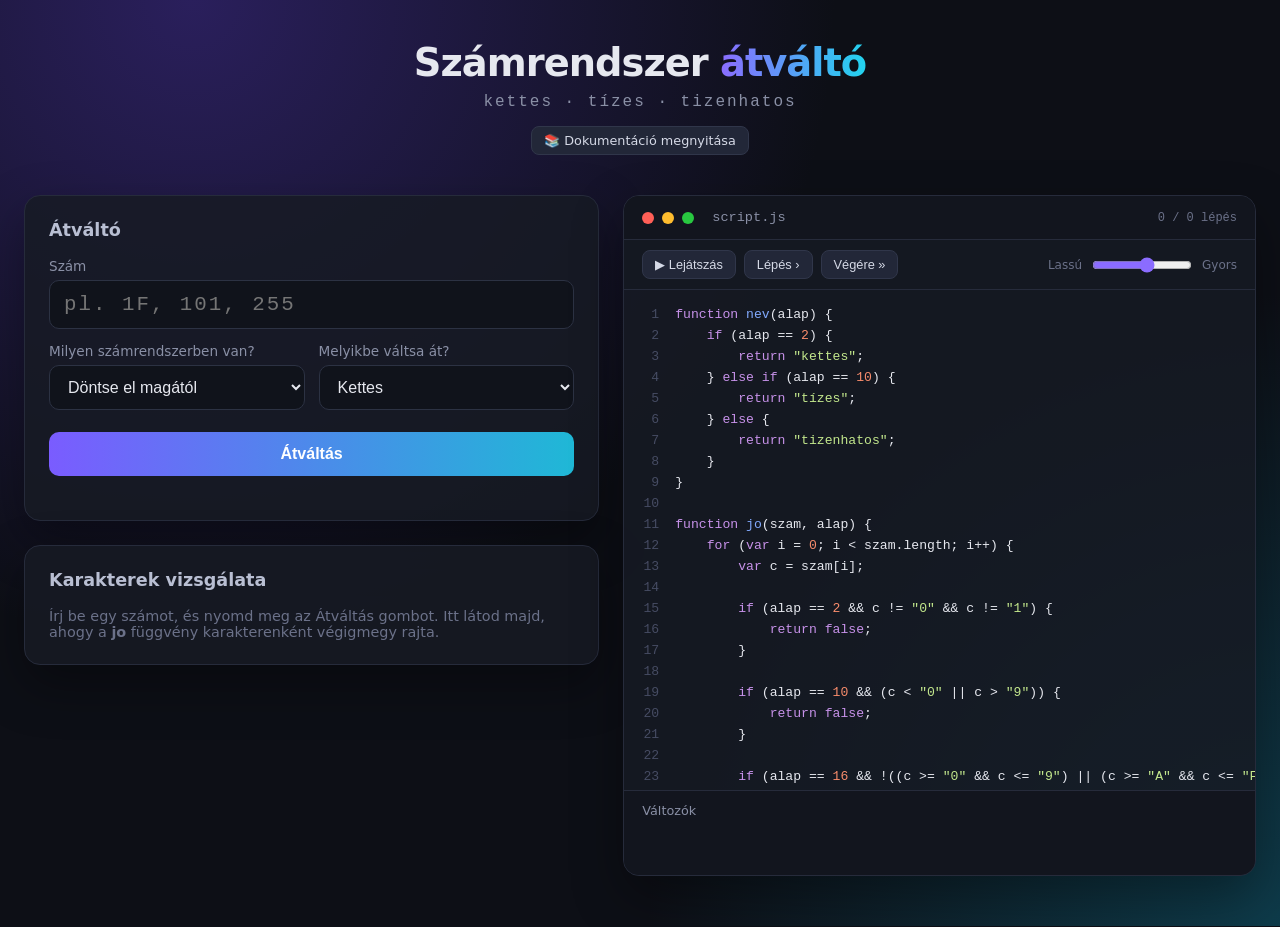
==== index.html @ 0e957606 "Add files via upload" ====
<!DOCTYPE html>
<html lang="hu">
<head>
    <meta charset="UTF-8">
    <meta name="viewport" content="width=device-width, initial-scale=1">
    <title>Számrendszer átváltó</title>
    <link rel="stylesheet" href="style.css">
</head>
<body>
    <header>
        <h1>Számrendszer <span>átváltó</span></h1>
        <p>kettes · tízes · tizenhatos</p>
        <div style="margin-top: 15px;">
            <a href="dokumentacio.html" class="kis-gomb" style="text-decoration: none; display: inline-block;">📚 Dokumentáció megnyitása</a>
        </div>
    </header>

    <main>
        <div class="bal">
            <section class="kartya">
                <h2>Átváltó</h2>

                <label for="szam">Szám</label>
                <input type="text" id="szam" placeholder="pl. 1F, 101, 255" autocomplete="off" spellcheck="false" maxlength="24">

                <div class="ket-oszlop">
                    <div>
                        <label for="alap">Milyen számrendszerben van?</label>
                        <select id="alap">
                            <option value="0">Döntse el magától</option>
                            <option value="2">Kettes</option>
                            <option value="10">Tízes</option>
                            <option value="16">Tizenhatos</option>
                        </select>
                    </div>
                    <div>
                        <label for="cel">Melyikbe váltsa át?</label>
                        <select id="cel">
                            <option value="2">Kettes</option>
                            <option value="10">Tízes</option>
                            <option value="16">Tizenhatos</option>
                        </select>
                    </div>
                </div>

                <button id="gomb">Átváltás</button>

                <p id="eredmeny"></p>
            </section>

            <section class="kartya">
                <h2>Karakterek vizsgálata</h2>
                <div id="tabla"></div>
            </section>
        </div>

        <section class="kartya kod-kartya">
            <div class="kod-fejlec">
                <span class="pont piros"></span>
                <span class="pont sarga"></span>
                <span class="pont zold"></span>
                <span class="fajlnev">script.js</span>
                <span class="szamlalo" id="szamlalo">0 / 0 lépés</span>
            </div>
            <div class="vezerlo">
                <button class="kis-gomb" id="lejatszas">⏸ Szünet</button>
                <button class="kis-gomb" id="lepes">Lépés ›</button>
                <button class="kis-gomb" id="vegere">Végére »</button>
                <span class="sebesseg">
                    Lassú
                    <input type="range" id="sebesseg" min="1" max="10" value="6">
                    Gyors
                </span>
            </div>
            <pre id="kod"></pre>
            <div class="valtozok-doboz">
                <div class="valtozok-fejlec">Változók <span id="hivas"></span></div>
                <div id="valtozok"></div>
            </div>
        </section>
    </main>

    <script src="script.js"></script>
    <script src="megjelenites.js"></script>
</body>
</html>
---- style.css ----
* {
    box-sizing: border-box;
}

body {
    margin: 0;
    min-height: 100vh;
    font-family: system-ui, -apple-system, "Segoe UI", Roboto, sans-serif;
    color: #e6e8ef;
    background: radial-gradient(circle at 15% 0%, #2a1f5c 0%, transparent 45%),
                radial-gradient(circle at 100% 100%, #0e3b4a 0%, transparent 40%),
                #0d0f16;
}

header {
    text-align: center;
    padding: 40px 20px 10px;
}

header h1 {
    margin: 0;
    font-size: 2.4rem;
    letter-spacing: -1px;
}

header h1 span {
    background: linear-gradient(90deg, #8b6cff, #22d3ee);
    -webkit-background-clip: text;
    background-clip: text;
    color: transparent;
}

header p {
    margin: 8px 0 0;
    color: #8a90a6;
    font-family: "SF Mono", Menlo, Consolas, monospace;
    letter-spacing: 2px;
}

main {
    display: grid;
    grid-template-columns: minmax(0, 1fr) minmax(0, 1.1fr);
    gap: 24px;
    max-width: 1300px;
    margin: 0 auto;
    padding: 30px 24px 50px;
}

.bal {
    display: flex;
    flex-direction: column;
    gap: 24px;
}

.kartya {
    background: rgba(23, 26, 36, 0.85);
    border: 1px solid #262b3b;
    border-radius: 16px;
    padding: 24px;
    box-shadow: 0 20px 50px rgba(0, 0, 0, 0.35);
}

.kartya h2 {
    margin: 0 0 18px;
    font-size: 1.1rem;
    color: #b9bfd3;
    font-weight: 600;
}

label {
    display: block;
    margin: 14px 0 6px;
    font-size: 0.85rem;
    color: #8a90a6;
}

input[type="text"],
select {
    width: 100%;
    padding: 12px 14px;
    font-size: 1rem;
    color: #e6e8ef;
    background: #10131b;
    border: 1px solid #2c3243;
    border-radius: 10px;
    outline: none;
    transition: border-color 0.2s, box-shadow 0.2s;
}

input[type="text"] {
    font-family: "SF Mono", Menlo, Consolas, monospace;
    font-size: 1.3rem;
    letter-spacing: 2px;
}

input[type="text"]:focus,
select:focus {
    border-color: #8b6cff;
    box-shadow: 0 0 0 3px rgba(139, 108, 255, 0.25);
}

.ket-oszlop {
    display: grid;
    grid-template-columns: 1fr 1fr;
    gap: 14px;
}

button {
    width: 100%;
    margin-top: 22px;
    padding: 13px;
    font-size: 1rem;
    font-weight: 600;
    color: white;
    background: linear-gradient(90deg, #7a5cff, #1fb8d6);
    border: none;
    border-radius: 10px;
    cursor: pointer;
    transition: transform 0.1s, filter 0.2s;
}

button:hover {
    filter: brightness(1.1);
}

button:active {
    transform: scale(0.98);
}

#eredmeny {
    margin: 20px 0 0;
    padding: 0 16px;
    max-height: 0;
    overflow: hidden;
    line-height: 1.7;
    font-family: "SF Mono", Menlo, Consolas, monospace;
    background: #10131b;
    border-left: 3px solid #22d3ee;
    border-radius: 8px;
    opacity: 0;
    transform: translateY(8px);
    transition: opacity 0.4s, transform 0.4s, max-height 0.4s, padding 0.4s;
}

#eredmeny.latszik {
    max-height: 400px;
    padding: 14px 16px;
    opacity: 1;
    transform: none;
}

#tabla {
    overflow-x: auto;
}

.ures {
    margin: 0;
    color: #6b7189;
    font-size: 0.9rem;
}

.vizsgalat {
    display: flex;
    align-items: center;
    gap: 12px;
    margin-bottom: 12px;
}

.cimke {
    flex: 0 0 105px;
    font-size: 0.9rem;
    color: #b9bfd3;
}

.cimke small {
    color: #6b7189;
}

.cellak {
    display: flex;
    gap: 5px;
}

.cella {
    width: 34px;
    height: 40px;
    display: flex;
    flex-direction: column;
    align-items: center;
    justify-content: center;
    font-family: "SF Mono", Menlo, Consolas, monospace;
    font-weight: 700;
    color: #6b7189;
    background: #12151e;
    border-radius: 7px;
    border: 1px solid #262b3b;
    transition: background 0.2s, border-color 0.2s, color 0.2s, transform 0.2s;
}

.cella small {
    height: 0.8rem;
    font-size: 0.6rem;
    font-weight: 400;
}

.cella.most {
    color: #fde68a;
    border-color: #facc15;
    background: rgba(250, 204, 21, 0.12);
    transform: translateY(-4px);
    box-shadow: 0 6px 16px rgba(250, 204, 21, 0.2);
}

.cella.ok {
    color: #4ade80;
    background: rgba(74, 222, 128, 0.1);
    border-color: rgba(74, 222, 128, 0.35);
}

.cella.rossz {
    color: #f87171;
    background: rgba(248, 113, 113, 0.12);
    border-color: rgba(248, 113, 113, 0.5);
}

.jelveny {
    margin-left: auto;
    padding: 4px 10px;
    font-size: 0.75rem;
    white-space: nowrap;
    color: #6b7189;
    border: 1px dashed #343a4e;
    border-radius: 20px;
    transition: all 0.3s;
    flex-shrink: 0;
}

.jelveny.ok {
    color: #0d0f16;
    background: #4ade80;
    border: 1px solid #4ade80;
}

.jelveny.rossz {
    color: #f87171;
    border: 1px solid #f87171;
}

.kod-kartya {
    padding: 0;
    overflow: hidden;
    align-self: start;
    position: sticky;
    top: 20px;
}

.kod-fejlec {
    display: flex;
    align-items: center;
    gap: 8px;
    padding: 14px 18px;
    background: #12151e;
    border-bottom: 1px solid #262b3b;
}

.pont {
    width: 12px;
    height: 12px;
    border-radius: 50%;
}

.piros {
    background: #ff5f57;
}

.sarga {
    background: #febc2e;
}

.zold {
    background: #28c840;
}

.fajlnev {
    margin-left: 10px;
    font-family: "SF Mono", Menlo, Consolas, monospace;
    font-size: 0.85rem;
    color: #8a90a6;
}

.szamlalo {
    margin-left: auto;
    font-family: "SF Mono", Menlo, Consolas, monospace;
    font-size: 0.75rem;
    color: #6b7189;
}

.vezerlo {
    display: flex;
    align-items: center;
    flex-wrap: wrap;
    gap: 8px;
    padding: 10px 18px;
    background: #141821;
    border-bottom: 1px solid #262b3b;
}

.kis-gomb {
    width: auto;
    margin: 0;
    padding: 6px 12px;
    font-size: 0.8rem;
    font-weight: 500;
    color: #d5d9e6;
    background: #222738;
    border: 1px solid #30364a;
    border-radius: 8px;
}

.kis-gomb:hover {
    background: #2a3045;
}

.sebesseg {
    display: flex;
    align-items: center;
    gap: 8px;
    margin-left: auto;
    font-size: 0.75rem;
    color: #6b7189;
}

#sebesseg {
    width: 100px;
    accent-color: #8b6cff;
}

#kod {
    position: relative;
    margin: 0;
    padding: 14px 0;
    height: calc(100vh - 400px);
    min-height: 260px;
    overflow: auto;
    font-family: "SF Mono", Menlo, Consolas, monospace;
    font-size: 0.82rem;
    line-height: 1.6;
}

.kodsor {
    display: flex;
    padding-right: 18px;
    border-left: 3px solid transparent;
    transition: background 0.15s, border-color 0.15s;
}

.kodsor.volt {
    border-left-color: #2f2a55;
}

.kodsor.aktiv {
    background: rgba(250, 204, 21, 0.13);
    border-left-color: #facc15;
}

.sorszam {
    flex: 0 0 48px;
    padding-right: 16px;
    text-align: right;
    color: #464c63;
    user-select: none;
}

.kodsor.volt .sorszam {
    color: #6d64a8;
}

.kodsor.aktiv .sorszam {
    color: #facc15;
}

.kodsor.aktiv .sorszam::before {
    content: "▶ ";
}

.valtozok-doboz {
    padding: 12px 18px 16px;
    background: #12151e;
    border-top: 1px solid #262b3b;
}

.valtozok-fejlec {
    margin-bottom: 10px;
    font-size: 0.8rem;
    color: #8a90a6;
}

#hivas {
    margin-left: 6px;
    font-family: "SF Mono", Menlo, Consolas, monospace;
    color: #82aaff;
}

#valtozok {
    display: flex;
    flex-wrap: wrap;
    gap: 6px;
    min-height: 30px;
}

.valtozo {
    max-width: 100%;
    padding: 4px 9px;
    overflow: hidden;
    font-family: "SF Mono", Menlo, Consolas, monospace;
    font-size: 0.78rem;
    white-space: nowrap;
    text-overflow: ellipsis;
    background: #1a1e2a;
    border: 1px solid #2a3042;
    border-radius: 6px;
    transition: background 0.4s, border-color 0.4s;
}

.valtozo b {
    font-weight: 500;
    color: #c792ea;
}

.valtozo.valtozott {
    background: rgba(250, 204, 21, 0.15);
    border-color: #facc15;
}

.valtozo.ures-ertek {
    opacity: 0.45;
}

.kw {
    color: #c792ea;
}

.str {
    color: #c3e88d;
}

.num {
    color: #f78c6c;
}

.fn {
    color: #82aaff;
}

@media (max-width: 900px) {
    main {
        grid-template-columns: 1fr;
    }

    .kod-kartya {
        position: static;
    }

    #kod {
        height: 60vh;
    }

    .ket-oszlop {
        grid-template-columns: 1fr;
    }
}
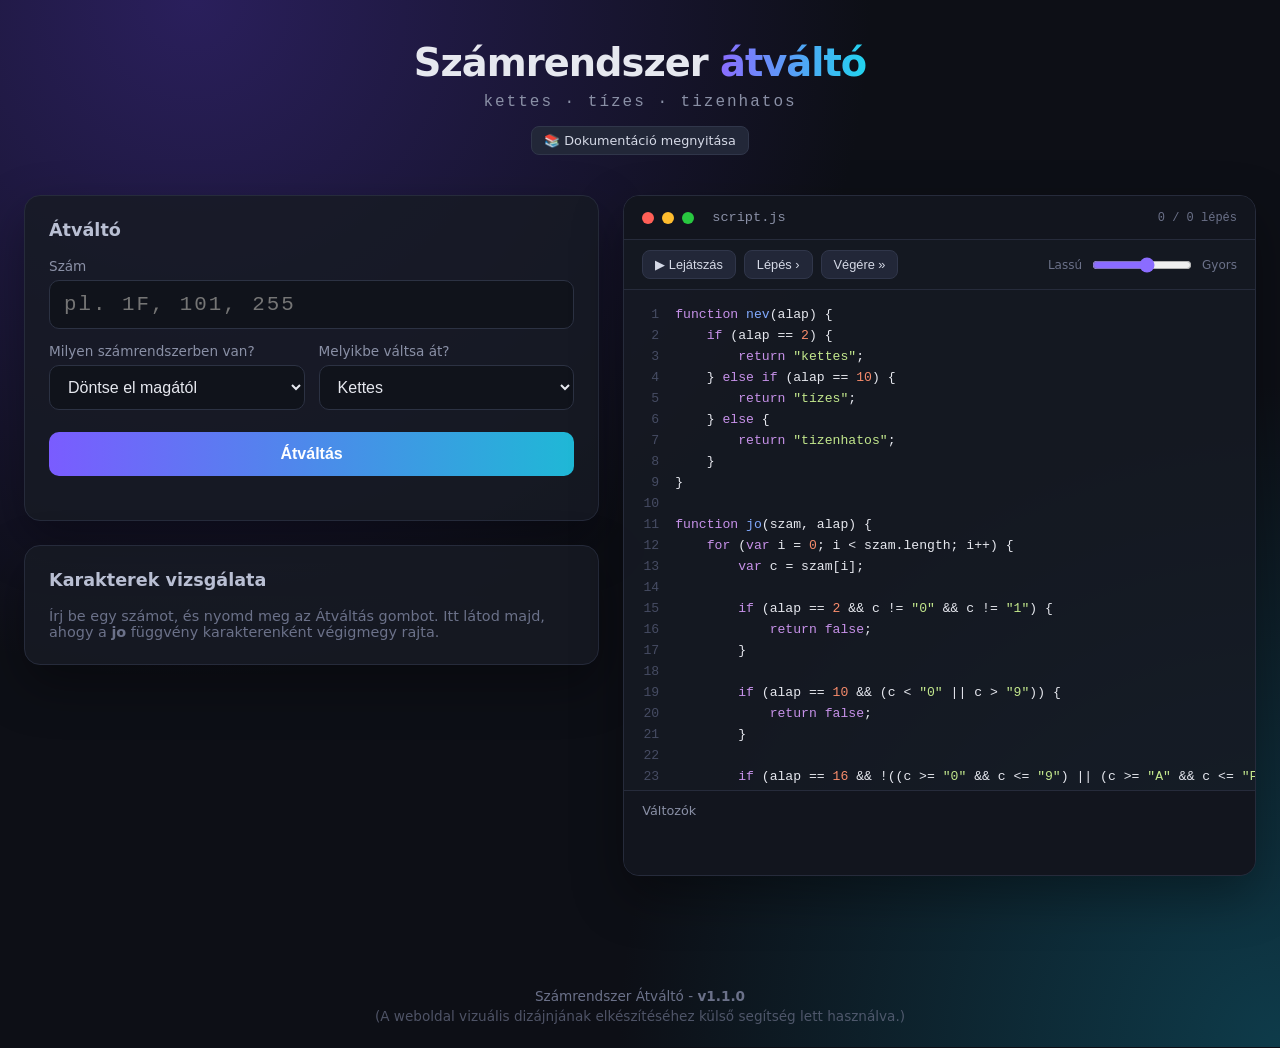
==== commit b718f53b: "Update" ====
--- a/index.html
+++ b/index.html
@@ -80,6 +80,11 @@
         </section>
     </main>
 
+    <footer style="text-align: center; color: #6b7189; margin-top: 40px; padding: 20px; font-size: 0.85rem; line-height: 1.5;">
+        Számrendszer Átváltó - <strong>v1.1.0</strong><br>
+        <span style="opacity: 0.7;">(A weboldal vizuális dizájnjának elkészítéséhez külső segítség lett használva.)</span>
+    </footer>
+
     <script src="script.js"></script>
     <script src="megjelenites.js"></script>
 </body>
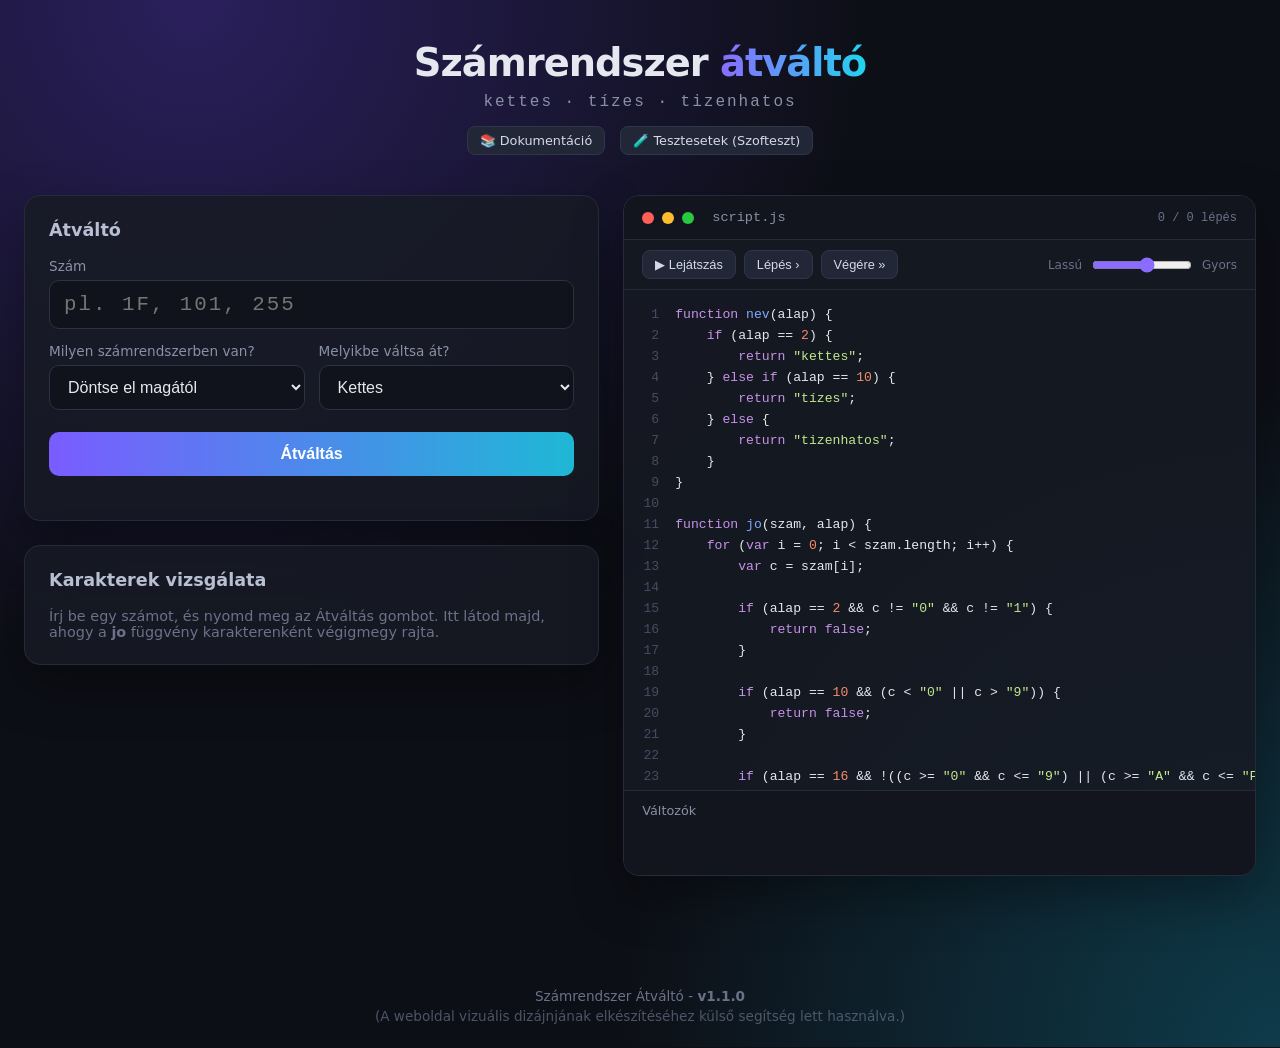
==== commit 55f07898: "update" ====
--- a/index.html
+++ b/index.html
@@ -11,7 +11,8 @@
         <h1>Számrendszer <span>átváltó</span></h1>
         <p>kettes · tízes · tizenhatos</p>
         <div style="margin-top: 15px;">
-            <a href="dokumentacio.html" class="kis-gomb" style="text-decoration: none; display: inline-block;">📚 Dokumentáció megnyitása</a>
+            <a href="dokumentacio.html" class="kis-gomb" style="text-decoration: none; display: inline-block;">📚 Dokumentáció</a>
+            <a href="tesztek.html" class="kis-gomb" style="text-decoration: none; display: inline-block; margin-left: 10px;">🧪 Tesztesetek (Szofteszt)</a>
         </div>
     </header>
 
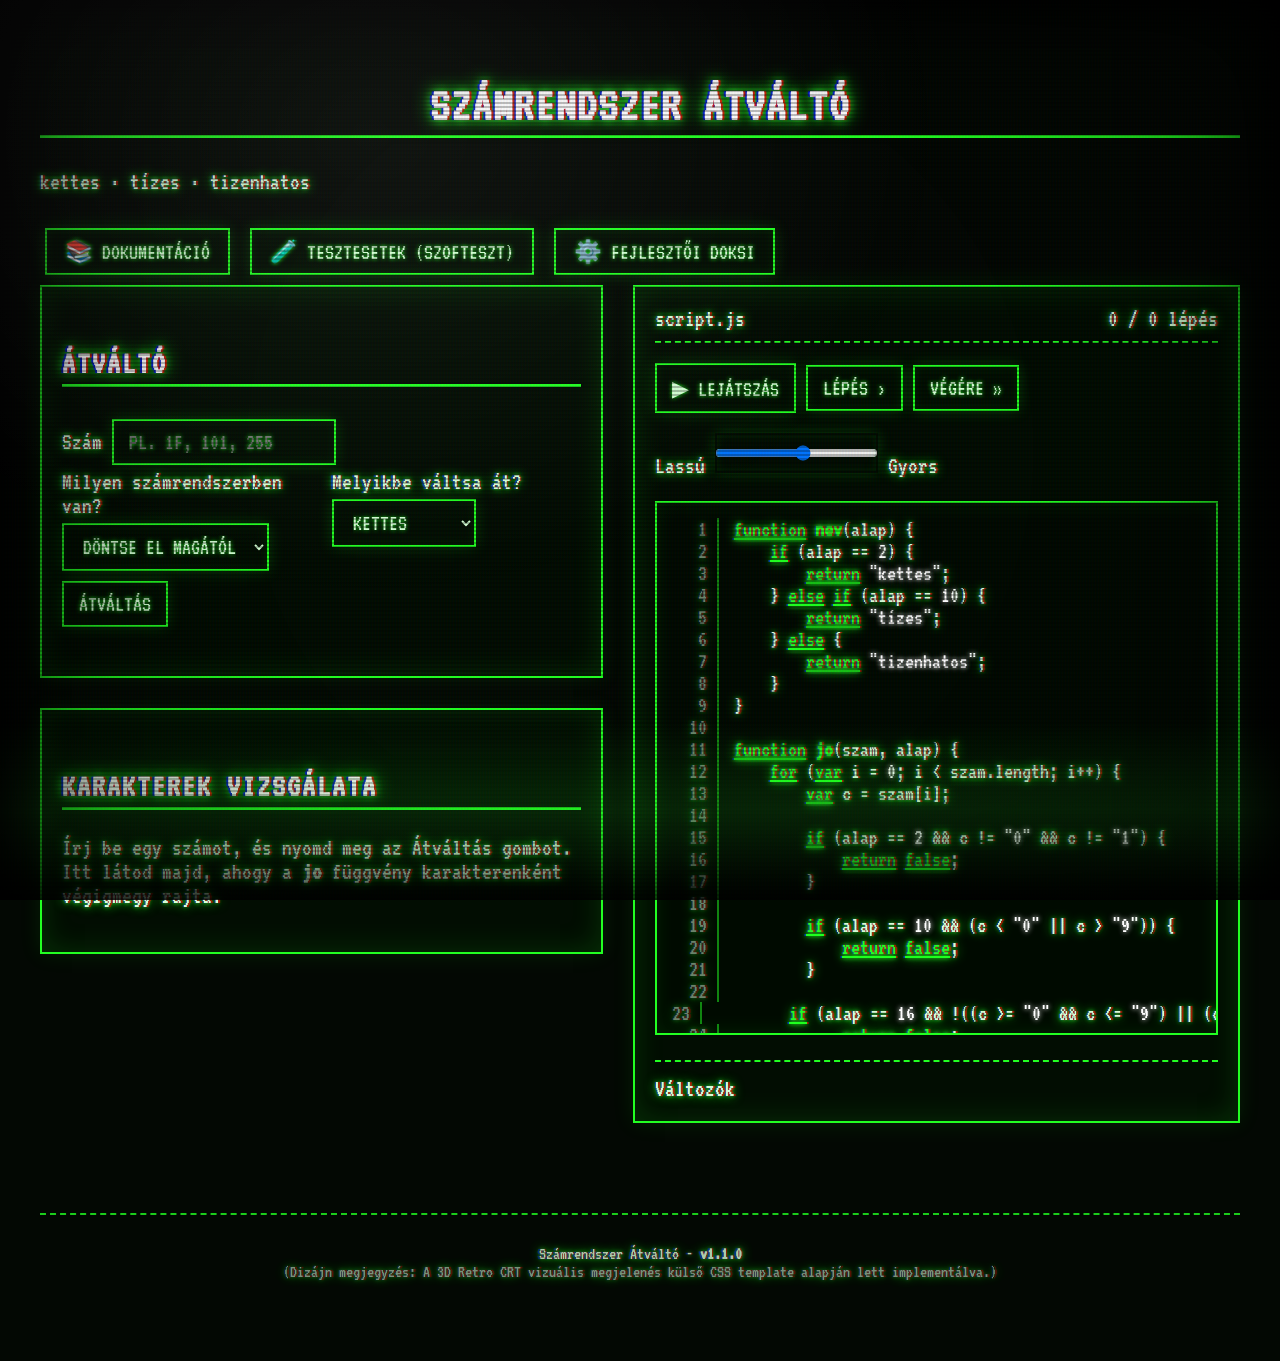
==== commit 9aca093e: "update" ====
--- a/index.html
+++ b/index.html
@@ -11,8 +11,9 @@
         <h1>Számrendszer <span>átváltó</span></h1>
         <p>kettes · tízes · tizenhatos</p>
         <div style="margin-top: 15px;">
-            <a href="dokumentacio.html" class="kis-gomb" style="text-decoration: none; display: inline-block;">📚 Dokumentáció</a>
-            <a href="tesztek.html" class="kis-gomb" style="text-decoration: none; display: inline-block; margin-left: 10px;">🧪 Tesztesetek (Szofteszt)</a>
+            <a href="dokumentacio.html" class="kis-gomb">📚 Dokumentáció</a>
+            <a href="tesztek.html" class="kis-gomb">🧪 Tesztesetek (Szofteszt)</a>
+            <a href="fejleszto.html" class="kis-gomb">⚙️ Fejlesztői Doksi</a>
         </div>
     </header>
 
@@ -57,9 +58,6 @@
 
         <section class="kartya kod-kartya">
             <div class="kod-fejlec">
-                <span class="pont piros"></span>
-                <span class="pont sarga"></span>
-                <span class="pont zold"></span>
                 <span class="fajlnev">script.js</span>
                 <span class="szamlalo" id="szamlalo">0 / 0 lépés</span>
             </div>
@@ -81,9 +79,9 @@
         </section>
     </main>
 
-    <footer style="text-align: center; color: #6b7189; margin-top: 40px; padding: 20px; font-size: 0.85rem; line-height: 1.5;">
+    <footer>
         Számrendszer Átváltó - <strong>v1.1.0</strong><br>
-        <span style="opacity: 0.7;">(A weboldal vizuális dizájnjának elkészítéséhez külső segítség lett használva.)</span>
+        <span style="opacity: 0.7;">(Dizájn megjegyzés: A 3D Retro CRT vizuális megjelenés külső CSS template alapján lett implementálva.)</span>
     </footer>
 
     <script src="script.js"></script>
--- a/style.css
+++ b/style.css
@@ -1,471 +1,251 @@
-* {
+@import url('https://fonts.googleapis.com/css2?family=VT323&display=swap');
+
+/* =========================================================
+   UI DESIGN MEGJEGYZÉS:
+   Fizikailag Pontos 3D CRT Monitor Szimuláció
+   - Fosfor ragyogás (Phosphor Glow)
+   - Kromatikus aberráció (Lencse torzítás)
+   - Üveg tükröződés (Glass Glare)
+   - Katódsugár frissítés és Scanlines
+========================================================= */
+
+:root {
+    --crt-bg: #030803;
+    --crt-core: #d4ffd4; /* Nagyon világos belső mag az olvashatóságért */
+    --crt-phosphor: #22ff22; /* Zöld ragyogás */
+}
+
+html, body {
+    margin: 0;
+    padding: 0;
+    width: 100%;
+    min-height: 100vh;
+    background-color: var(--crt-bg);
+    /* Megakadályozzuk a túlzott görgetést a fix overlay-ek miatt */
+    overflow-x: hidden;
+}
+
+body {
+    font-family: 'VT323', monospace;
+    font-size: 1.5rem; /* Megnövelt méret az olvashatóságért */
+    color: var(--crt-core);
+    padding: 50px 40px;
     box-sizing: border-box;
-}
-
-body {
-    margin: 0;
-    min-height: 100vh;
-    font-family: system-ui, -apple-system, "Segoe UI", Roboto, sans-serif;
-    color: #e6e8ef;
-    background: radial-gradient(circle at 15% 0%, #2a1f5c 0%, transparent 45%),
-                radial-gradient(circle at 100% 100%, #0e3b4a 0%, transparent 40%),
-                #0d0f16;
-}
-
-header {
-    text-align: center;
-    padding: 40px 20px 10px;
-}
-
-header h1 {
-    margin: 0;
-    font-size: 2.4rem;
-    letter-spacing: -1px;
-}
-
-header h1 span {
-    background: linear-gradient(90deg, #8b6cff, #22d3ee);
-    -webkit-background-clip: text;
-    background-clip: text;
-    color: transparent;
-}
-
-header p {
-    margin: 8px 0 0;
-    color: #8a90a6;
-    font-family: "SF Mono", Menlo, Consolas, monospace;
+    position: relative;
+    
+    /* KROMATIKUS ABERRÁCIÓ ÉS FOSZFOR GLOW
+       A piros és kék eltolás szimulálja az üveg lencse fénytörését. */
+    text-shadow: 
+        1.5px 0 1px rgba(255, 0, 0, 0.7), 
+        -1.5px 0 1px rgba(0, 50, 255, 0.7), 
+        0 0 4px var(--crt-phosphor), 
+        0 0 12px var(--crt-phosphor);
+}
+
+/* =========================================================
+   FIZIKAI 3D RÉTEGEK (ÜVEG ÉS KÉPERNYŐ GÖRBÜLET)
+========================================================= */
+
+/* 1. Képernyő Görbület, Sötétedő perem (Vignette) és Káva árnyék */
+html::before {
+    content: " ";
+    display: block;
+    position: fixed;
+    top: 0; left: 0; right: 0; bottom: 0;
+    z-index: 9998;
+    pointer-events: none;
+    /* Erős belső árnyék, ami a képernyő szélein lévő vastag üveget szimulálja */
+    box-shadow: inset 0 0 120px rgba(0, 0, 0, 0.95), inset 0 0 40px rgba(0,0,0,1);
+    background: radial-gradient(circle at center, transparent 50%, rgba(0, 5, 0, 0.4) 100%);
+}
+
+/* 2. Domború Üveg Tükröződés (Ambient Glare) */
+html::after {
+    content: " ";
+    display: block;
+    position: fixed;
+    top: -20%; left: -20%; right: -20%; bottom: -20%;
+    z-index: 9999;
+    pointer-events: none;
+    /* Egy hatalmas, ívelt, nagyon halvány fehér folt, mintha a szoba fénye tükröződne az ívelt üvegen */
+    background: radial-gradient(ellipse at 35% 25%, rgba(255, 255, 255, 0.06) 0%, transparent 35%);
+    border-radius: 50% / 10%;
+}
+
+/* 3. Pixel Rács (Scanlines) - Finomított, hogy a szöveg olvasható maradjon */
+body::before {
+    content: " ";
+    display: block;
+    position: fixed;
+    top: 0; left: 0; right: 0; bottom: 0;
+    z-index: 9996;
+    pointer-events: none;
+    /* Sötét vízszintes csíkok és halvány RGB függőleges foszfor rács */
+    background: 
+        linear-gradient(rgba(0, 0, 0, 0) 50%, rgba(0, 0, 0, 0.25) 50%), 
+        linear-gradient(90deg, rgba(255, 0, 0, 0.04), rgba(0, 255, 0, 0.01), rgba(0, 0, 255, 0.04));
+    background-size: 100% 4px, 3px 100%;
+}
+
+/* 4. Katódsugár Frissítés (Refresh Bar) és Villódzás (Flicker) */
+body::after {
+    content: " ";
+    display: block;
+    position: fixed;
+    top: 0; left: 0; right: 0; bottom: 0;
+    z-index: 9997;
+    pointer-events: none;
+    background: linear-gradient(0deg, transparent 0%, rgba(51, 255, 51, 0.12) 10%, transparent 20%);
+    background-size: 100% 100vh;
+    animation: 
+        scan-roll 7s linear infinite,
+        crt-flicker 0.15s infinite;
+}
+
+@keyframes scan-roll {
+    0% { background-position: 0 -100vh; }
+    100% { background-position: 0 100vh; }
+}
+
+@keyframes crt-flicker {
+    0% { opacity: 0.95; }
+    50% { opacity: 1; }
+    100% { opacity: 0.95; }
+}
+
+/* =========================================================
+   UI ELEMEK (GOMBOK, INPUTOK)
+========================================================= */
+
+h1, h2, h3, h4 {
+    color: #fff;
+    text-transform: uppercase;
+    border-bottom: 3px solid var(--crt-phosphor);
+    padding-bottom: 5px;
     letter-spacing: 2px;
-}
-
-main {
-    display: grid;
-    grid-template-columns: minmax(0, 1fr) minmax(0, 1.1fr);
-    gap: 24px;
-    max-width: 1300px;
-    margin: 0 auto;
-    padding: 30px 24px 50px;
-}
-
-.bal {
-    display: flex;
-    flex-direction: column;
-    gap: 24px;
-}
-
-.kartya {
-    background: rgba(23, 26, 36, 0.85);
-    border: 1px solid #262b3b;
-    border-radius: 16px;
-    padding: 24px;
-    box-shadow: 0 20px 50px rgba(0, 0, 0, 0.35);
-}
-
-.kartya h2 {
-    margin: 0 0 18px;
-    font-size: 1.1rem;
-    color: #b9bfd3;
-    font-weight: 600;
-}
-
-label {
-    display: block;
-    margin: 14px 0 6px;
-    font-size: 0.85rem;
-    color: #8a90a6;
-}
-
-input[type="text"],
-select {
-    width: 100%;
-    padding: 12px 14px;
-    font-size: 1rem;
-    color: #e6e8ef;
-    background: #10131b;
-    border: 1px solid #2c3243;
-    border-radius: 10px;
+    text-shadow: 
+        2px 0 1px rgba(255,0,0,0.8), 
+        -2px 0 1px rgba(0,0,255,0.8), 
+        0 0 10px var(--crt-phosphor), 
+        0 0 20px var(--crt-phosphor);
+}
+
+h1 { font-size: 3rem; text-align: center; }
+h2 { font-size: 2rem; margin-top: 40px; }
+
+a, a:visited {
+    color: #aaffaa;
+    text-decoration: none;
+    border-bottom: 1px dashed var(--crt-phosphor);
+}
+
+a:hover {
+    background-color: var(--crt-phosphor);
+    color: #000;
+    text-shadow: none;
+}
+
+input, select, button, a.kis-gomb {
+    background: rgba(0, 15, 0, 0.8);
+    color: var(--crt-core);
+    border: 2px solid var(--crt-phosphor);
+    font-family: 'VT323', monospace;
+    font-size: 1.4rem;
+    padding: 10px 15px;
+    text-shadow: 0 0 4px var(--crt-phosphor);
+    box-shadow: 0 0 15px rgba(34, 255, 34, 0.2), inset 0 0 10px rgba(34, 255, 34, 0.1);
     outline: none;
-    transition: border-color 0.2s, box-shadow 0.2s;
-}
-
-input[type="text"] {
-    font-family: "SF Mono", Menlo, Consolas, monospace;
-    font-size: 1.3rem;
-    letter-spacing: 2px;
-}
-
-input[type="text"]:focus,
-select:focus {
-    border-color: #8b6cff;
-    box-shadow: 0 0 0 3px rgba(139, 108, 255, 0.25);
-}
-
-.ket-oszlop {
-    display: grid;
-    grid-template-columns: 1fr 1fr;
-    gap: 14px;
-}
-
-button {
-    width: 100%;
-    margin-top: 22px;
-    padding: 13px;
-    font-size: 1rem;
-    font-weight: 600;
-    color: white;
-    background: linear-gradient(90deg, #7a5cff, #1fb8d6);
-    border: none;
-    border-radius: 10px;
+    margin: 5px 0;
+    border-radius: 0;
+    text-transform: uppercase;
+}
+
+input:focus, select:focus {
+    background: rgba(0, 30, 0, 0.9);
+    box-shadow: 0 0 25px rgba(34, 255, 34, 0.5), inset 0 0 15px rgba(34, 255, 34, 0.3);
+}
+
+button:hover, .kis-gomb:hover, a.kis-gomb:hover {
+    background: var(--crt-phosphor);
+    color: #000;
+    text-shadow: none;
     cursor: pointer;
-    transition: transform 0.1s, filter 0.2s;
-}
-
-button:hover {
-    filter: brightness(1.1);
-}
-
-button:active {
-    transform: scale(0.98);
-}
-
-#eredmeny {
-    margin: 20px 0 0;
-    padding: 0 16px;
-    max-height: 0;
-    overflow: hidden;
-    line-height: 1.7;
-    font-family: "SF Mono", Menlo, Consolas, monospace;
-    background: #10131b;
-    border-left: 3px solid #22d3ee;
-    border-radius: 8px;
-    opacity: 0;
-    transform: translateY(8px);
-    transition: opacity 0.4s, transform 0.4s, max-height 0.4s, padding 0.4s;
-}
-
-#eredmeny.latszik {
-    max-height: 400px;
-    padding: 14px 16px;
-    opacity: 1;
-    transform: none;
-}
-
-#tabla {
-    overflow-x: auto;
-}
-
-.ures {
-    margin: 0;
-    color: #6b7189;
-    font-size: 0.9rem;
-}
-
-.vizsgalat {
-    display: flex;
-    align-items: center;
-    gap: 12px;
-    margin-bottom: 12px;
-}
-
-.cimke {
-    flex: 0 0 105px;
-    font-size: 0.9rem;
-    color: #b9bfd3;
-}
-
-.cimke small {
-    color: #6b7189;
-}
-
-.cellak {
-    display: flex;
-    gap: 5px;
-}
-
-.cella {
-    width: 34px;
-    height: 40px;
-    display: flex;
-    flex-direction: column;
-    align-items: center;
-    justify-content: center;
-    font-family: "SF Mono", Menlo, Consolas, monospace;
-    font-weight: 700;
-    color: #6b7189;
-    background: #12151e;
-    border-radius: 7px;
-    border: 1px solid #262b3b;
-    transition: background 0.2s, border-color 0.2s, color 0.2s, transform 0.2s;
-}
-
-.cella small {
-    height: 0.8rem;
-    font-size: 0.6rem;
-    font-weight: 400;
-}
-
-.cella.most {
-    color: #fde68a;
-    border-color: #facc15;
-    background: rgba(250, 204, 21, 0.12);
-    transform: translateY(-4px);
-    box-shadow: 0 6px 16px rgba(250, 204, 21, 0.2);
-}
-
-.cella.ok {
-    color: #4ade80;
-    background: rgba(74, 222, 128, 0.1);
-    border-color: rgba(74, 222, 128, 0.35);
-}
-
-.cella.rossz {
-    color: #f87171;
-    background: rgba(248, 113, 113, 0.12);
-    border-color: rgba(248, 113, 113, 0.5);
-}
-
-.jelveny {
-    margin-left: auto;
-    padding: 4px 10px;
-    font-size: 0.75rem;
-    white-space: nowrap;
-    color: #6b7189;
-    border: 1px dashed #343a4e;
-    border-radius: 20px;
-    transition: all 0.3s;
-    flex-shrink: 0;
-}
-
-.jelveny.ok {
-    color: #0d0f16;
-    background: #4ade80;
-    border: 1px solid #4ade80;
-}
-
-.jelveny.rossz {
-    color: #f87171;
-    border: 1px solid #f87171;
-}
-
-.kod-kartya {
-    padding: 0;
-    overflow: hidden;
-    align-self: start;
-    position: sticky;
-    top: 20px;
-}
-
-.kod-fejlec {
-    display: flex;
-    align-items: center;
-    gap: 8px;
-    padding: 14px 18px;
-    background: #12151e;
-    border-bottom: 1px solid #262b3b;
-}
-
-.pont {
-    width: 12px;
-    height: 12px;
-    border-radius: 50%;
-}
-
-.piros {
-    background: #ff5f57;
-}
-
-.sarga {
-    background: #febc2e;
-}
-
-.zold {
-    background: #28c840;
-}
-
-.fajlnev {
-    margin-left: 10px;
-    font-family: "SF Mono", Menlo, Consolas, monospace;
-    font-size: 0.85rem;
-    color: #8a90a6;
-}
-
-.szamlalo {
-    margin-left: auto;
-    font-family: "SF Mono", Menlo, Consolas, monospace;
-    font-size: 0.75rem;
-    color: #6b7189;
-}
-
-.vezerlo {
-    display: flex;
-    align-items: center;
-    flex-wrap: wrap;
-    gap: 8px;
-    padding: 10px 18px;
-    background: #141821;
-    border-bottom: 1px solid #262b3b;
-}
-
-.kis-gomb {
-    width: auto;
-    margin: 0;
-    padding: 6px 12px;
-    font-size: 0.8rem;
-    font-weight: 500;
-    color: #d5d9e6;
-    background: #222738;
-    border: 1px solid #30364a;
-    border-radius: 8px;
-}
-
-.kis-gomb:hover {
-    background: #2a3045;
-}
-
-.sebesseg {
-    display: flex;
-    align-items: center;
-    gap: 8px;
-    margin-left: auto;
-    font-size: 0.75rem;
-    color: #6b7189;
-}
-
-#sebesseg {
-    width: 100px;
-    accent-color: #8b6cff;
-}
-
-#kod {
-    position: relative;
-    margin: 0;
-    padding: 14px 0;
-    height: calc(100vh - 400px);
-    min-height: 260px;
-    overflow: auto;
-    font-family: "SF Mono", Menlo, Consolas, monospace;
-    font-size: 0.82rem;
-    line-height: 1.6;
-}
-
-.kodsor {
-    display: flex;
-    padding-right: 18px;
-    border-left: 3px solid transparent;
-    transition: background 0.15s, border-color 0.15s;
-}
-
-.kodsor.volt {
-    border-left-color: #2f2a55;
-}
-
-.kodsor.aktiv {
-    background: rgba(250, 204, 21, 0.13);
-    border-left-color: #facc15;
-}
-
-.sorszam {
-    flex: 0 0 48px;
-    padding-right: 16px;
-    text-align: right;
-    color: #464c63;
-    user-select: none;
-}
-
-.kodsor.volt .sorszam {
-    color: #6d64a8;
-}
-
-.kodsor.aktiv .sorszam {
-    color: #facc15;
-}
-
-.kodsor.aktiv .sorszam::before {
-    content: "▶ ";
-}
-
-.valtozok-doboz {
-    padding: 12px 18px 16px;
-    background: #12151e;
-    border-top: 1px solid #262b3b;
-}
-
-.valtozok-fejlec {
-    margin-bottom: 10px;
-    font-size: 0.8rem;
-    color: #8a90a6;
-}
-
-#hivas {
-    margin-left: 6px;
-    font-family: "SF Mono", Menlo, Consolas, monospace;
-    color: #82aaff;
-}
-
-#valtozok {
-    display: flex;
-    flex-wrap: wrap;
-    gap: 6px;
-    min-height: 30px;
-}
-
-.valtozo {
-    max-width: 100%;
-    padding: 4px 9px;
-    overflow: hidden;
-    font-family: "SF Mono", Menlo, Consolas, monospace;
-    font-size: 0.78rem;
-    white-space: nowrap;
-    text-overflow: ellipsis;
-    background: #1a1e2a;
-    border: 1px solid #2a3042;
-    border-radius: 6px;
-    transition: background 0.4s, border-color 0.4s;
-}
-
-.valtozo b {
-    font-weight: 500;
-    color: #c792ea;
-}
-
-.valtozo.valtozott {
-    background: rgba(250, 204, 21, 0.15);
-    border-color: #facc15;
-}
-
-.valtozo.ures-ertek {
-    opacity: 0.45;
-}
-
-.kw {
-    color: #c792ea;
-}
-
-.str {
-    color: #c3e88d;
-}
-
-.num {
-    color: #f78c6c;
-}
-
-.fn {
-    color: #82aaff;
-}
-
-@media (max-width: 900px) {
-    main {
-        grid-template-columns: 1fr;
-    }
-
-    .kod-kartya {
-        position: static;
-    }
-
-    #kod {
-        height: 60vh;
-    }
-
-    .ket-oszlop {
-        grid-template-columns: 1fr;
-    }
-}
+    box-shadow: 0 0 30px var(--crt-phosphor);
+}
+
+a.kis-gomb {
+    display: inline-block;
+    padding: 8px 18px;
+    margin: 10px 5px;
+}
+
+/* =========================================================
+   DOBOZOK ÉS TÁBLÁZATOK
+========================================================= */
+
+.kartya, .teszteset, .kiemelt-doboz, .forrasok, .roadmap-item {
+    border: 2px solid var(--crt-phosphor);
+    padding: 20px;
+    margin-bottom: 30px;
+    background: rgba(0, 20, 0, 0.4);
+    box-shadow: 
+        inset 0 0 30px rgba(34, 255, 34, 0.15), 
+        0 0 20px rgba(34, 255, 34, 0.1);
+}
+
+table { width: 100%; border-collapse: collapse; margin-top: 20px; }
+th, td { padding: 12px; text-align: left; border: 1px solid var(--crt-phosphor); }
+th { background: rgba(34, 255, 34, 0.2); text-transform: uppercase; letter-spacing: 1px; }
+
+/* Vizsgálat cellák (Zöld/Piros) */
+.vizsgalat { display: flex; align-items: center; gap: 15px; margin-bottom: 10px; border-bottom: 1px dashed var(--crt-phosphor); padding-bottom: 10px; }
+.cella { border: 2px solid var(--crt-phosphor); padding: 5px 12px; width: 25px; text-align: center; font-size: 1.8rem; position: relative; display: inline-block; margin-right: 4px; background: #000;}
+.cella.most { background: var(--crt-phosphor); color: #000; text-shadow: none; box-shadow: 0 0 20px var(--crt-phosphor); transform: scale(1.05); }
+.jelveny { border: 1px dashed var(--crt-phosphor); padding: 4px 12px; font-size: 1.2rem; flex-shrink: 0; margin-left: auto; text-transform: uppercase; }
+.jelveny.ok { background: rgba(34, 255, 34, 0.2); border: 2px solid var(--crt-phosphor); }
+.jelveny.rossz { background: rgba(255, 0, 0, 0.3); color: #ff5555; border: 2px solid #ff5555; text-shadow: 0 0 8px #ff5555; }
+.cella.ok { color: var(--crt-phosphor); }
+.cella.rossz { color: #ff5555; border-color: #ff5555; text-shadow: 0 0 8px #ff5555; }
+
+/* =========================================================
+   KÓDSZINEZŐ
+========================================================= */
+
+pre, code {
+    background: rgba(0, 10, 0, 0.9);
+    border: 2px solid var(--crt-phosphor);
+    padding: 10px;
+    color: var(--crt-core);
+    font-family: 'VT323', monospace;
+    font-size: 1.4rem;
+    box-shadow: inset 0 0 20px rgba(34,255,34,0.1);
+}
+#kod { overflow-y: auto; max-height: 500px; padding: 15px; }
+
+.kodsor { display: flex; gap: 15px; }
+.sorszam { opacity: 0.5; width: 35px; text-align: right; user-select: none; border-right: 2px solid var(--crt-phosphor); padding-right: 10px; }
+.kodsor.aktiv { background: rgba(34, 255, 34, 0.3); }
+.kodsor.volt { border-left: 3px solid var(--crt-phosphor); }
+
+.str { color: #fff; text-shadow: 0 0 5px #fff; }
+.kw { color: var(--crt-phosphor); text-decoration: underline; }
+.num { color: #fff; text-shadow: 0 0 5px #fff; }
+.fn { color: var(--crt-phosphor); font-weight: bold; }
+
+.valtozok-doboz { margin-top: 25px; border-top: 2px dashed var(--crt-phosphor); padding-top: 15px; }
+.valtozo { display: inline-block; margin-right: 15px; margin-bottom: 10px; padding: 4px 8px; border: 2px solid var(--crt-phosphor); background: rgba(0,20,0,0.8); }
+.valtozott { background: var(--crt-phosphor); color: #000; text-shadow: none; box-shadow: 0 0 15px var(--crt-phosphor); }
+.vezerlo { margin-bottom: 20px; display: flex; gap: 10px; align-items: center; flex-wrap: wrap; }
+
+/* =========================================================
+   ELRENDEZÉS
+========================================================= */
+main { display: flex; gap: 30px; flex-wrap: wrap; position: relative; z-index: 10; }
+.bal { flex: 1; min-width: 320px; }
+.kod-kartya { flex: 1; min-width: 350px; }
+.ket-oszlop { display: flex; gap: 20px; }
+.ket-oszlop > div { flex: 1; }
+.kod-fejlec { display: flex; align-items: center; margin-bottom: 15px; border-bottom: 2px dashed var(--crt-phosphor); padding-bottom: 10px; }
+.szamlalo { margin-left: auto; }
+
+footer { text-align: center; margin-top: 60px; padding: 30px; border-top: 2px dashed var(--crt-phosphor); opacity: 0.8; position: relative; z-index: 10; font-size: 1.1rem; }
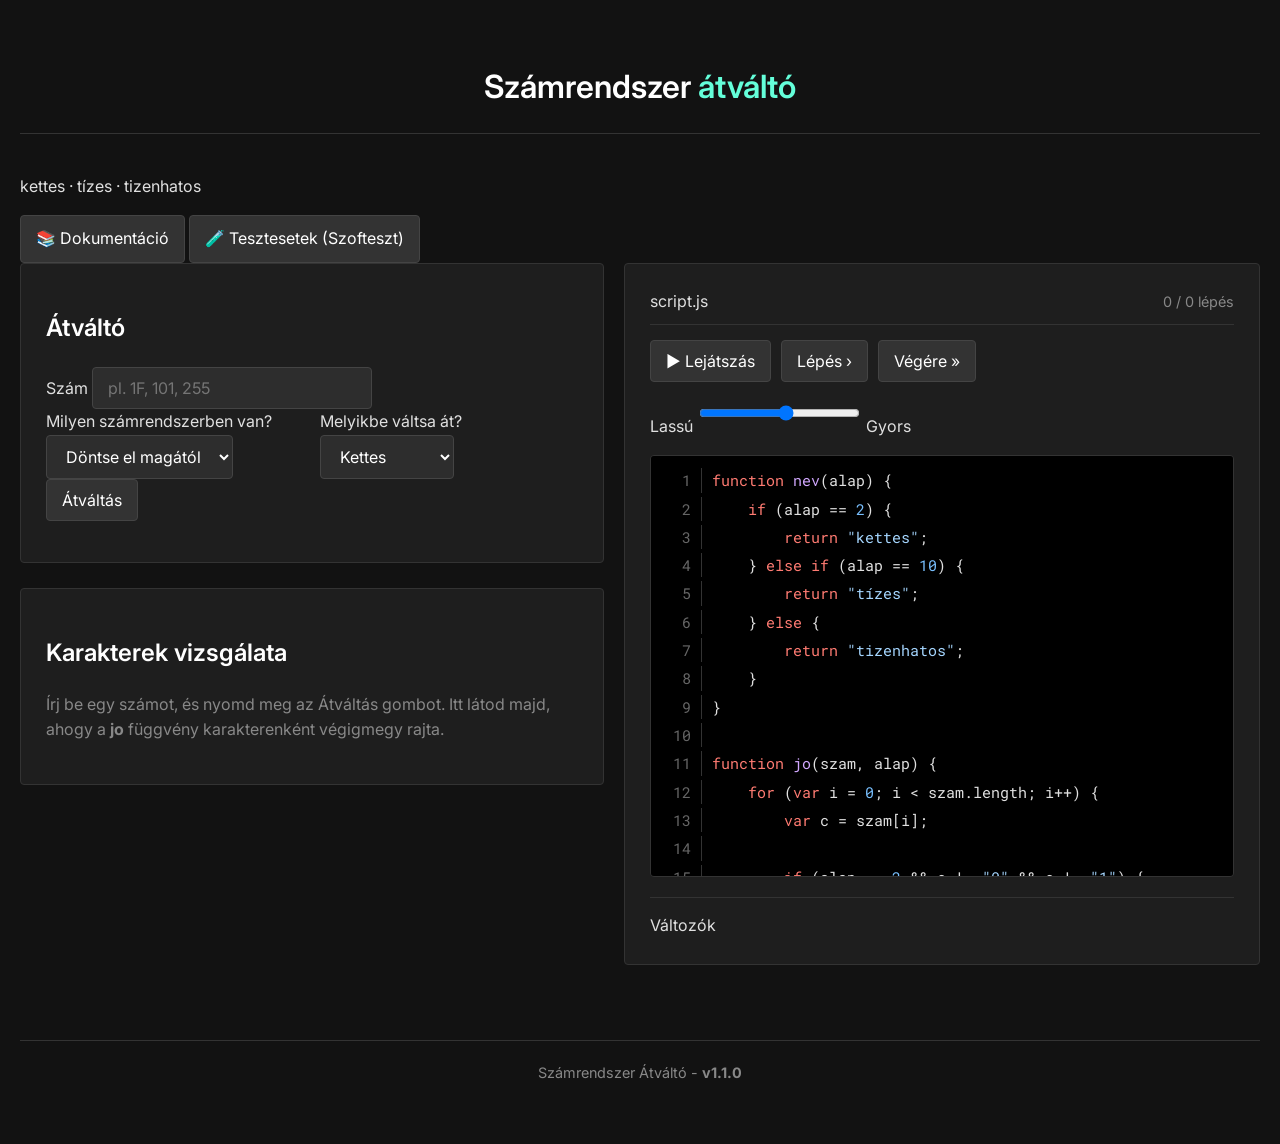
==== commit dd32b597: "update" ====
--- a/index.html
+++ b/index.html
@@ -13,7 +13,6 @@
         <div style="margin-top: 15px;">
             <a href="dokumentacio.html" class="kis-gomb">📚 Dokumentáció</a>
             <a href="tesztek.html" class="kis-gomb">🧪 Tesztesetek (Szofteszt)</a>
-            <a href="fejleszto.html" class="kis-gomb">⚙️ Fejlesztői Doksi</a>
         </div>
     </header>
 
@@ -80,8 +79,7 @@
     </main>
 
     <footer>
-        Számrendszer Átváltó - <strong>v1.1.0</strong><br>
-        <span style="opacity: 0.7;">(Dizájn megjegyzés: A 3D Retro CRT vizuális megjelenés külső CSS template alapján lett implementálva.)</span>
+        Számrendszer Átváltó - <strong>v1.1.0</strong>
     </footer>
 
     <script src="script.js"></script>
--- a/style.css
+++ b/style.css
@@ -1,251 +1,193 @@
-@import url('https://fonts.googleapis.com/css2?family=VT323&display=swap');
+@import url('https://fonts.googleapis.com/css2?family=Roboto+Mono:wght@400;700&family=Inter:wght@400;600&display=swap');
 
-/* =========================================================
-   UI DESIGN MEGJEGYZÉS:
-   Fizikailag Pontos 3D CRT Monitor Szimuláció
-   - Fosfor ragyogás (Phosphor Glow)
-   - Kromatikus aberráció (Lencse torzítás)
-   - Üveg tükröződés (Glass Glare)
-   - Katódsugár frissítés és Scanlines
-========================================================= */
-
-:root {
-    --crt-bg: #030803;
-    --crt-core: #d4ffd4; /* Nagyon világos belső mag az olvashatóságért */
-    --crt-phosphor: #22ff22; /* Zöld ragyogás */
+body {
+    background-color: #121212;
+    color: #e0e0e0;
+    font-family: 'Inter', sans-serif;
+    margin: 0;
+    padding: 40px 20px;
+    line-height: 1.6;
 }
 
-html, body {
-    margin: 0;
-    padding: 0;
-    width: 100%;
-    min-height: 100vh;
-    background-color: var(--crt-bg);
-    /* Megakadályozzuk a túlzott görgetést a fix overlay-ek miatt */
-    overflow-x: hidden;
+h1, h2, h3, h4 {
+    color: #ffffff;
+    font-weight: 600;
 }
 
-body {
-    font-family: 'VT323', monospace;
-    font-size: 1.5rem; /* Megnövelt méret az olvashatóságért */
-    color: var(--crt-core);
-    padding: 50px 40px;
-    box-sizing: border-box;
-    position: relative;
-    
-    /* KROMATIKUS ABERRÁCIÓ ÉS FOSZFOR GLOW
-       A piros és kék eltolás szimulálja az üveg lencse fénytörését. */
-    text-shadow: 
-        1.5px 0 1px rgba(255, 0, 0, 0.7), 
-        -1.5px 0 1px rgba(0, 50, 255, 0.7), 
-        0 0 4px var(--crt-phosphor), 
-        0 0 12px var(--crt-phosphor);
+h1 {
+    text-align: center;
+    border-bottom: 1px solid #333;
+    padding-bottom: 20px;
+    margin-bottom: 40px;
 }
 
-/* =========================================================
-   FIZIKAI 3D RÉTEGEK (ÜVEG ÉS KÉPERNYŐ GÖRBÜLET)
-========================================================= */
-
-/* 1. Képernyő Görbület, Sötétedő perem (Vignette) és Káva árnyék */
-html::before {
-    content: " ";
-    display: block;
-    position: fixed;
-    top: 0; left: 0; right: 0; bottom: 0;
-    z-index: 9998;
-    pointer-events: none;
-    /* Erős belső árnyék, ami a képernyő szélein lévő vastag üveget szimulálja */
-    box-shadow: inset 0 0 120px rgba(0, 0, 0, 0.95), inset 0 0 40px rgba(0,0,0,1);
-    background: radial-gradient(circle at center, transparent 50%, rgba(0, 5, 0, 0.4) 100%);
+h1 span {
+    color: #64ffda;
 }
 
-/* 2. Domború Üveg Tükröződés (Ambient Glare) */
-html::after {
-    content: " ";
-    display: block;
-    position: fixed;
-    top: -20%; left: -20%; right: -20%; bottom: -20%;
-    z-index: 9999;
-    pointer-events: none;
-    /* Egy hatalmas, ívelt, nagyon halvány fehér folt, mintha a szoba fénye tükröződne az ívelt üvegen */
-    background: radial-gradient(ellipse at 35% 25%, rgba(255, 255, 255, 0.06) 0%, transparent 35%);
-    border-radius: 50% / 10%;
-}
-
-/* 3. Pixel Rács (Scanlines) - Finomított, hogy a szöveg olvasható maradjon */
-body::before {
-    content: " ";
-    display: block;
-    position: fixed;
-    top: 0; left: 0; right: 0; bottom: 0;
-    z-index: 9996;
-    pointer-events: none;
-    /* Sötét vízszintes csíkok és halvány RGB függőleges foszfor rács */
-    background: 
-        linear-gradient(rgba(0, 0, 0, 0) 50%, rgba(0, 0, 0, 0.25) 50%), 
-        linear-gradient(90deg, rgba(255, 0, 0, 0.04), rgba(0, 255, 0, 0.01), rgba(0, 0, 255, 0.04));
-    background-size: 100% 4px, 3px 100%;
-}
-
-/* 4. Katódsugár Frissítés (Refresh Bar) és Villódzás (Flicker) */
-body::after {
-    content: " ";
-    display: block;
-    position: fixed;
-    top: 0; left: 0; right: 0; bottom: 0;
-    z-index: 9997;
-    pointer-events: none;
-    background: linear-gradient(0deg, transparent 0%, rgba(51, 255, 51, 0.12) 10%, transparent 20%);
-    background-size: 100% 100vh;
-    animation: 
-        scan-roll 7s linear infinite,
-        crt-flicker 0.15s infinite;
-}
-
-@keyframes scan-roll {
-    0% { background-position: 0 -100vh; }
-    100% { background-position: 0 100vh; }
-}
-
-@keyframes crt-flicker {
-    0% { opacity: 0.95; }
-    50% { opacity: 1; }
-    100% { opacity: 0.95; }
-}
-
-/* =========================================================
-   UI ELEMEK (GOMBOK, INPUTOK)
-========================================================= */
-
-h1, h2, h3, h4 {
-    color: #fff;
-    text-transform: uppercase;
-    border-bottom: 3px solid var(--crt-phosphor);
-    padding-bottom: 5px;
-    letter-spacing: 2px;
-    text-shadow: 
-        2px 0 1px rgba(255,0,0,0.8), 
-        -2px 0 1px rgba(0,0,255,0.8), 
-        0 0 10px var(--crt-phosphor), 
-        0 0 20px var(--crt-phosphor);
-}
-
-h1 { font-size: 3rem; text-align: center; }
-h2 { font-size: 2rem; margin-top: 40px; }
-
-a, a:visited {
-    color: #aaffaa;
+a {
+    color: #64ffda;
     text-decoration: none;
-    border-bottom: 1px dashed var(--crt-phosphor);
 }
 
 a:hover {
-    background-color: var(--crt-phosphor);
-    color: #000;
-    text-shadow: none;
+    text-decoration: underline;
 }
 
-input, select, button, a.kis-gomb {
-    background: rgba(0, 15, 0, 0.8);
-    color: var(--crt-core);
-    border: 2px solid var(--crt-phosphor);
-    font-family: 'VT323', monospace;
-    font-size: 1.4rem;
+.kartya, .teszteset, .kiemelt-doboz, .forrasok, .roadmap-item {
+    background-color: #1e1e1e;
+    border: 1px solid #333;
+    padding: 25px;
+    margin-bottom: 25px;
+    border-radius: 4px;
+}
+
+input, select, button, .kis-gomb {
+    background-color: #2d2d2d;
+    color: #ffffff;
+    border: 1px solid #444;
     padding: 10px 15px;
-    text-shadow: 0 0 4px var(--crt-phosphor);
-    box-shadow: 0 0 15px rgba(34, 255, 34, 0.2), inset 0 0 10px rgba(34, 255, 34, 0.1);
+    font-family: inherit;
+    font-size: 1rem;
+    border-radius: 4px;
     outline: none;
-    margin: 5px 0;
-    border-radius: 0;
-    text-transform: uppercase;
 }
 
 input:focus, select:focus {
-    background: rgba(0, 30, 0, 0.9);
-    box-shadow: 0 0 25px rgba(34, 255, 34, 0.5), inset 0 0 15px rgba(34, 255, 34, 0.3);
+    border-color: #64ffda;
 }
 
-button:hover, .kis-gomb:hover, a.kis-gomb:hover {
-    background: var(--crt-phosphor);
-    color: #000;
-    text-shadow: none;
+button, .kis-gomb {
     cursor: pointer;
-    box-shadow: 0 0 30px var(--crt-phosphor);
+    background-color: #333;
+    display: inline-block;
 }
 
-a.kis-gomb {
-    display: inline-block;
-    padding: 8px 18px;
-    margin: 10px 5px;
+button:hover, .kis-gomb:hover {
+    background-color: #444;
 }
 
-/* =========================================================
-   DOBOZOK ÉS TÁBLÁZATOK
-========================================================= */
-
-.kartya, .teszteset, .kiemelt-doboz, .forrasok, .roadmap-item {
-    border: 2px solid var(--crt-phosphor);
-    padding: 20px;
-    margin-bottom: 30px;
-    background: rgba(0, 20, 0, 0.4);
-    box-shadow: 
-        inset 0 0 30px rgba(34, 255, 34, 0.15), 
-        0 0 20px rgba(34, 255, 34, 0.1);
+table {
+    width: 100%;
+    border-collapse: collapse;
+    margin-top: 15px;
 }
 
-table { width: 100%; border-collapse: collapse; margin-top: 20px; }
-th, td { padding: 12px; text-align: left; border: 1px solid var(--crt-phosphor); }
-th { background: rgba(34, 255, 34, 0.2); text-transform: uppercase; letter-spacing: 1px; }
+th, td {
+    border: 1px solid #333;
+    padding: 10px;
+    text-align: left;
+}
 
-/* Vizsgálat cellák (Zöld/Piros) */
-.vizsgalat { display: flex; align-items: center; gap: 15px; margin-bottom: 10px; border-bottom: 1px dashed var(--crt-phosphor); padding-bottom: 10px; }
-.cella { border: 2px solid var(--crt-phosphor); padding: 5px 12px; width: 25px; text-align: center; font-size: 1.8rem; position: relative; display: inline-block; margin-right: 4px; background: #000;}
-.cella.most { background: var(--crt-phosphor); color: #000; text-shadow: none; box-shadow: 0 0 20px var(--crt-phosphor); transform: scale(1.05); }
-.jelveny { border: 1px dashed var(--crt-phosphor); padding: 4px 12px; font-size: 1.2rem; flex-shrink: 0; margin-left: auto; text-transform: uppercase; }
-.jelveny.ok { background: rgba(34, 255, 34, 0.2); border: 2px solid var(--crt-phosphor); }
-.jelveny.rossz { background: rgba(255, 0, 0, 0.3); color: #ff5555; border: 2px solid #ff5555; text-shadow: 0 0 8px #ff5555; }
-.cella.ok { color: var(--crt-phosphor); }
-.cella.rossz { color: #ff5555; border-color: #ff5555; text-shadow: 0 0 8px #ff5555; }
+th {
+    background-color: #2d2d2d;
+}
 
-/* =========================================================
-   KÓDSZINEZŐ
-========================================================= */
+.vizsgalat {
+    display: flex;
+    align-items: center;
+    gap: 15px;
+    margin-bottom: 10px;
+    padding-bottom: 10px;
+    border-bottom: 1px solid #333;
+}
+
+.cella {
+    display: inline-block;
+    width: 30px;
+    text-align: center;
+    padding: 5px;
+    border: 1px solid #555;
+    background-color: #1e1e1e;
+    font-family: 'Roboto Mono', monospace;
+    font-size: 1.2rem;
+}
+
+.cella.most {
+    background-color: #64ffda;
+    color: #000;
+    border-color: #64ffda;
+}
+
+.cella.ok { color: #64ffda; border-color: #64ffda; }
+.cella.rossz { color: #ff5252; border-color: #ff5252; }
+
+.jelveny {
+    margin-left: auto;
+    padding: 4px 8px;
+    border: 1px solid #555;
+    font-size: 0.8rem;
+    text-transform: uppercase;
+    border-radius: 4px;
+}
+
+.jelveny.ok { border-color: #64ffda; color: #64ffda; }
+.jelveny.rossz { border-color: #ff5252; color: #ff5252; }
 
 pre, code {
-    background: rgba(0, 10, 0, 0.9);
-    border: 2px solid var(--crt-phosphor);
+    background-color: #000000;
+    border: 1px solid #333;
     padding: 10px;
-    color: var(--crt-core);
-    font-family: 'VT323', monospace;
-    font-size: 1.4rem;
-    box-shadow: inset 0 0 20px rgba(34,255,34,0.1);
+    font-family: 'Roboto Mono', monospace;
+    font-size: 0.95rem;
+    color: #e0e0e0;
+    border-radius: 4px;
 }
-#kod { overflow-y: auto; max-height: 500px; padding: 15px; }
 
-.kodsor { display: flex; gap: 15px; }
-.sorszam { opacity: 0.5; width: 35px; text-align: right; user-select: none; border-right: 2px solid var(--crt-phosphor); padding-right: 10px; }
-.kodsor.aktiv { background: rgba(34, 255, 34, 0.3); }
-.kodsor.volt { border-left: 3px solid var(--crt-phosphor); }
+#kod { overflow-y: auto; max-height: 400px; padding: 10px; }
 
-.str { color: #fff; text-shadow: 0 0 5px #fff; }
-.kw { color: var(--crt-phosphor); text-decoration: underline; }
-.num { color: #fff; text-shadow: 0 0 5px #fff; }
-.fn { color: var(--crt-phosphor); font-weight: bold; }
+.kodsor { display: flex; gap: 10px; padding: 2px 0; }
+.sorszam { width: 30px; text-align: right; color: #666; user-select: none; border-right: 1px solid #333; padding-right: 10px; }
+.kodsor.aktiv { background-color: #333; }
+.kodsor.volt { border-left: 2px solid #64ffda; }
 
-.valtozok-doboz { margin-top: 25px; border-top: 2px dashed var(--crt-phosphor); padding-top: 15px; }
-.valtozo { display: inline-block; margin-right: 15px; margin-bottom: 10px; padding: 4px 8px; border: 2px solid var(--crt-phosphor); background: rgba(0,20,0,0.8); }
-.valtozott { background: var(--crt-phosphor); color: #000; text-shadow: none; box-shadow: 0 0 15px var(--crt-phosphor); }
-.vezerlo { margin-bottom: 20px; display: flex; gap: 10px; align-items: center; flex-wrap: wrap; }
+.str { color: #a5d6ff; }
+.kw { color: #ff7b72; }
+.num { color: #79c0ff; }
+.fn { color: #d2a8ff; }
 
-/* =========================================================
-   ELRENDEZÉS
-========================================================= */
-main { display: flex; gap: 30px; flex-wrap: wrap; position: relative; z-index: 10; }
-.bal { flex: 1; min-width: 320px; }
-.kod-kartya { flex: 1; min-width: 350px; }
-.ket-oszlop { display: flex; gap: 20px; }
+.valtozok-doboz { margin-top: 20px; border-top: 1px solid #333; padding-top: 15px; }
+.valtozo { display: inline-block; margin-right: 10px; margin-bottom: 10px; padding: 5px 10px; background-color: #000; border: 1px solid #333; border-radius: 4px; font-family: 'Roboto Mono', monospace; }
+.valtozott { background-color: #64ffda; color: #000; }
+
+.status-badge { padding: 2px 6px; border-radius: 4px; font-size: 0.7rem; font-weight: bold; }
+.status-todo { background-color: #444; color: #ccc; }
+.status-progress { background-color: #665c00; color: #ffd700; }
+.címke { padding: 2px 6px; border-radius: 4px; font-size: 0.7rem; font-weight: bold; margin-right: 10px; }
+.pass { background-color: #004d00; color: #00ff00; }
+.fail { background-color: #4d0000; color: #ff0000; }
+.fixed { background-color: #003366; color: #66b3ff; }
+
+.vezerlo { display: flex; gap: 10px; align-items: center; flex-wrap: wrap; margin-bottom: 15px; }
+
+main { display: flex; gap: 20px; flex-wrap: wrap; }
+.bal { flex: 1; min-width: 300px; }
+.kod-kartya { flex: 1; min-width: 300px; }
+.ket-oszlop { display: flex; gap: 15px; }
 .ket-oszlop > div { flex: 1; }
-.kod-fejlec { display: flex; align-items: center; margin-bottom: 15px; border-bottom: 2px dashed var(--crt-phosphor); padding-bottom: 10px; }
-.szamlalo { margin-left: auto; }
+.kod-fejlec { display: flex; align-items: center; margin-bottom: 15px; border-bottom: 1px solid #333; padding-bottom: 10px; }
+.szamlalo { margin-left: auto; color: #888; font-size: 0.9rem; }
 
-footer { text-align: center; margin-top: 60px; padding: 30px; border-top: 2px dashed var(--crt-phosphor); opacity: 0.8; position: relative; z-index: 10; font-size: 1.1rem; }
+footer { text-align: center; margin-top: 50px; padding: 20px; border-top: 1px solid #333; color: #888; font-size: 0.9rem; }
+
+.doksi { max-width: 1000px; margin: 0 auto; }
+.doksi p, .doksi li { color: #d0d0d0; }
+.doksi h2 { border-bottom: 1px solid #333; padding-bottom: 8px; margin-top: 50px; }
+.doksi h3 { margin-top: 30px; color: #64ffda; }
+.doksi table { font-size: 0.95rem; }
+.doksi td code, .doksi li code, .doksi p code { padding: 1px 5px; }
+
+.vissza { margin-bottom: 20px; }
+
+.tartalom { background-color: #1e1e1e; border: 1px solid #333; border-radius: 4px; padding: 15px 25px; margin-bottom: 30px; }
+.tartalom ol { margin: 0; padding-left: 20px; }
+
+pre.mermaid { background-color: #1e1e1e; text-align: center; padding: 20px; overflow-x: auto; }
+
+.megjegyzes { border-left: 3px solid #64ffda; background-color: #1a1a1a; padding: 10px 15px; margin: 15px 0; }
+.forras-ref { font-size: 0.8rem; color: #888; }
+
+.cellak { display: flex; flex-wrap: wrap; gap: 4px; }
+.cimke { min-width: 110px; }
+.ures { color: #888; }
+#eredmeny { margin-top: 15px; }
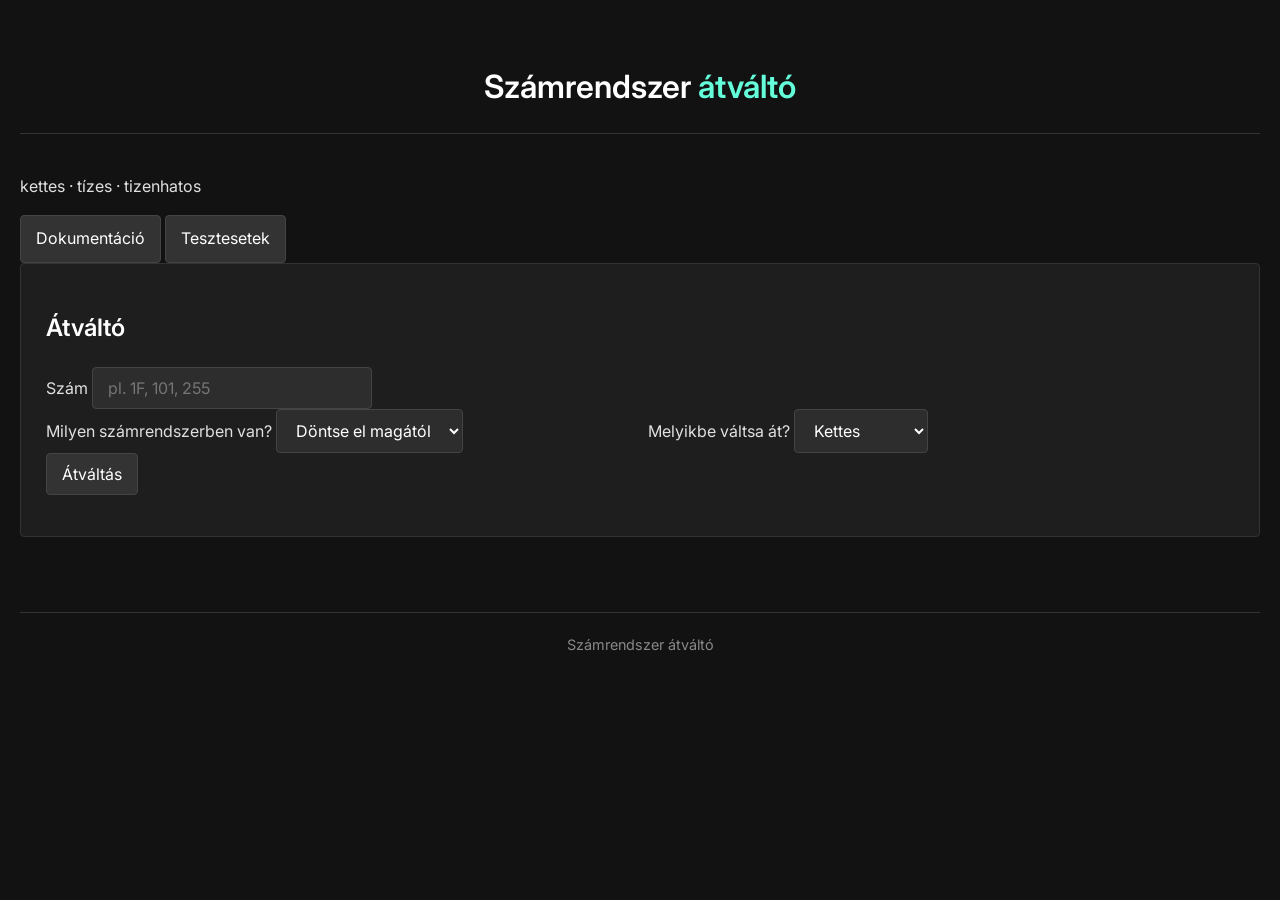
==== commit 9513c8a7: "update" ====
--- a/index.html
+++ b/index.html
@@ -11,8 +11,8 @@
         <h1>Számrendszer <span>átváltó</span></h1>
         <p>kettes · tízes · tizenhatos</p>
         <div style="margin-top: 15px;">
-            <a href="dokumentacio.html" class="kis-gomb">📚 Dokumentáció</a>
-            <a href="tesztek.html" class="kis-gomb">🧪 Tesztesetek (Szofteszt)</a>
+            <a href="dokumentacio.html" class="kis-gomb">Dokumentáció</a>
+            <a href="tesztek.html" class="kis-gomb">Tesztesetek</a>
         </div>
     </header>
 
@@ -49,40 +49,11 @@
                 <p id="eredmeny"></p>
             </section>
 
-            <section class="kartya">
-                <h2>Karakterek vizsgálata</h2>
-                <div id="tabla"></div>
-            </section>
         </div>
-
-        <section class="kartya kod-kartya">
-            <div class="kod-fejlec">
-                <span class="fajlnev">script.js</span>
-                <span class="szamlalo" id="szamlalo">0 / 0 lépés</span>
-            </div>
-            <div class="vezerlo">
-                <button class="kis-gomb" id="lejatszas">⏸ Szünet</button>
-                <button class="kis-gomb" id="lepes">Lépés ›</button>
-                <button class="kis-gomb" id="vegere">Végére »</button>
-                <span class="sebesseg">
-                    Lassú
-                    <input type="range" id="sebesseg" min="1" max="10" value="6">
-                    Gyors
-                </span>
-            </div>
-            <pre id="kod"></pre>
-            <div class="valtozok-doboz">
-                <div class="valtozok-fejlec">Változók <span id="hivas"></span></div>
-                <div id="valtozok"></div>
-            </div>
-        </section>
     </main>
 
-    <footer>
-        Számrendszer Átváltó - <strong>v1.1.0</strong>
-    </footer>
+    <footer>Számrendszer átváltó</footer>
 
     <script src="script.js"></script>
-    <script src="megjelenites.js"></script>
 </body>
 </html>
